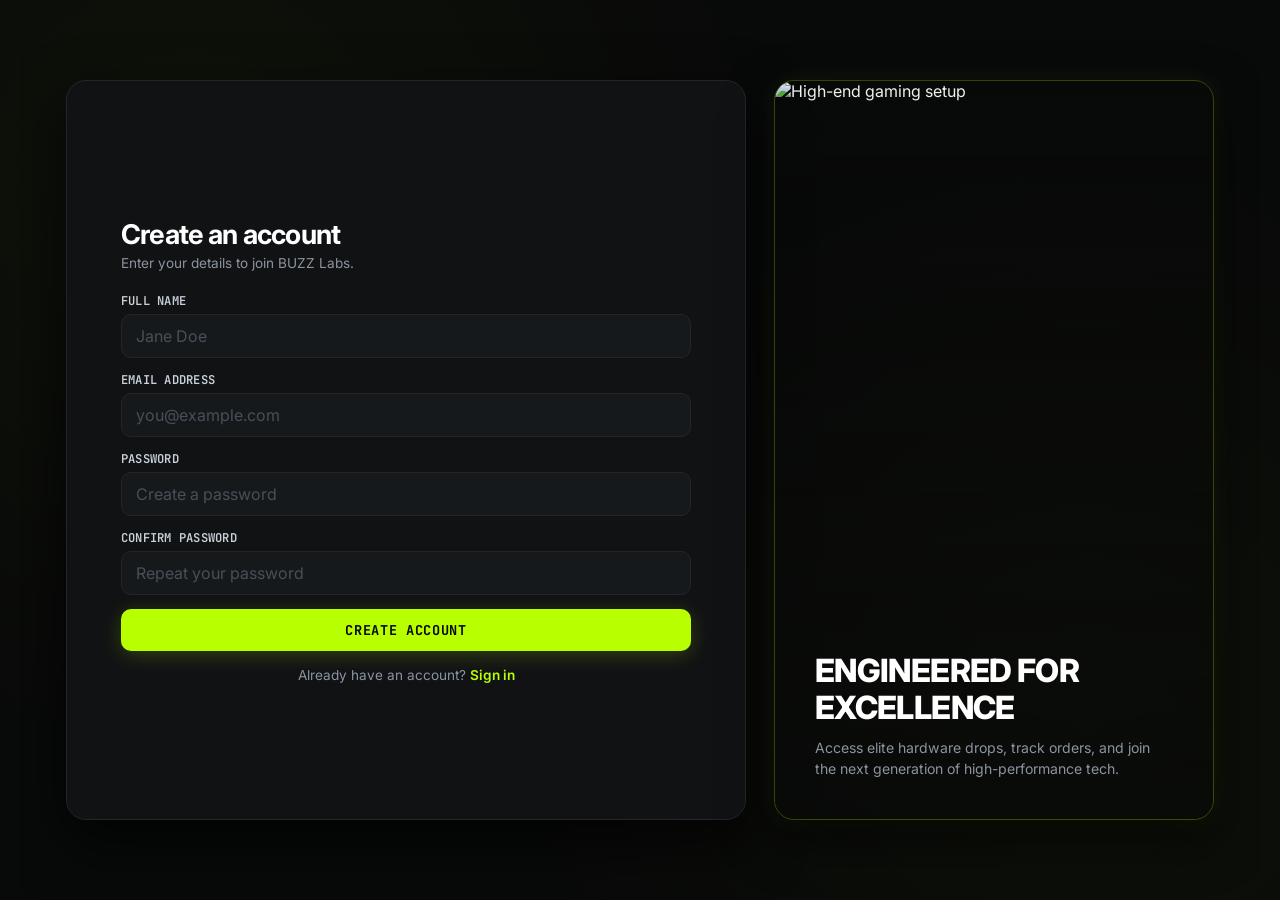
==== Auth/index.html @ 757b2700 "Add initial website structure with animations, styles, and content - Created index.html with header," ====
﻿<!doctype html>
<html lang="en">

<head>
    <meta charset="UTF-8">
    <meta name="viewport" content="width=device-width, initial-scale=1.0">
    <title>Sign Up — BUZZ</title>
    <link rel="stylesheet" href="style.css">
    <link href="https://fonts.googleapis.com/css2?family=JetBrains+Mono:wght@400;700&family=Inter:wght@400;500;600;700&display=swap" rel="stylesheet">
</head>

<body>
    <div class="auth-layout">
        <!-- Left Side: Form Card (Wider) -->
        <main class="auth-card" aria-labelledby="page-title">
            <header class="brand">
                <h1 id="page-title">Create an account</h1>
                <p>Enter your details to join BUZZ Labs.</p>
            </header>

            <form id="signup-form" class="auth-form">
                <div class="form-field">
                    <label for="signup-name">Full name</label>
                    <input id="signup-name" name="name" type="text" placeholder="Jane Doe" autocomplete="name" required>
                </div>
                <div class="form-field">
                    <label for="signup-email">Email address</label>
                    <input id="signup-email" name="email" type="email" placeholder="you@example.com" autocomplete="email"
                        required>
                </div>
                <div class="form-field">
                    <label for="signup-password">Password</label>
                    <input id="signup-password" name="password" type="password" placeholder="Create a password"
                        autocomplete="new-password" required>
                </div>
                <div class="form-field">
                    <label for="signup-confirm-password">Confirm password</label>
                    <input id="signup-confirm-password" name="confirm-password" type="password"
                        placeholder="Repeat your password" autocomplete="new-password" required>
                </div>
                <button id="signup-submit-button" class="submit-button" type="submit">Create account</button>
                <p class="auth-link">Already have an account? <a href="signin.html">Sign in</a></p>
            </form>
        </main>

        <!-- Right Side: Floating Tech Image Card -->
        <div class="auth-image-panel">
            <img src="https://plus.unsplash.com/premium_photo-1682096290173-e75148d2f754?q=80&w=1170&auto=format&fit=crop&ixlib=rb-4.1.0&ixid=M3wxMjA3fDB8MHxwaG90by1wYWdlfHx8fGVufDB8fHx8fA%3D%3D" alt="High-end gaming setup">
            <div class="auth-image-overlay"></div>
            <div class="auth-image-content">
                <h2>ENGINEERED FOR EXCELLENCE</h2>
                <p>Access elite hardware drops, track orders, and join the next generation of high-performance tech.</p>
            </div>
        </div>
    </div>
</body>
<script src="./script.js" defer></script>
</html>
---- Auth/style.css ----
:root {
    --page: #080909;
    --surface: #121416;
    --text: #ffffff;
    --muted: #8b949e;
    --line: #22262a;
    --primary: #b8ff00;
    --dark: #9ce600;
    --soft: rgba(184, 255, 0, 0.08);
    --success: #b8ff00;
    --shadow: 0 24px 60px rgba(0, 0, 0, 0.7);
}

* {
    box-sizing: border-box;
}

html, body {
    height: 100vh;
    width: 100vw;
    margin: 0;
    padding: 0;
    background-color: var(--page);
    background-image: 
        radial-gradient(circle at 15% 20%, rgba(184, 255, 0, 0.04) 0%, transparent 45%),
        radial-gradient(circle at 85% 80%, rgba(184, 255, 0, 0.03) 0%, transparent 45%);
    color: var(--text);
    font-family: 'Inter', ui-sans-serif, system-ui, -apple-system, sans-serif;
    overflow: hidden;
    display: grid;
    place-items: center;
}

/* Floating Card Layout Container */
.auth-layout {
    display: flex;
    align-items: center;
    justify-content: center;
    gap: 28px;
    width: 100%;
    max-width: 1240px;
    padding: 24px;
    height: 100vh;
    overflow: hidden;
}

/* Form Card (Wider Left Card) */
.auth-card {
    flex: 1.35;
    max-width: 680px;
    height: 88vh;
    max-height: 740px;
    padding: 40px 54px;
    border: 1px solid var(--line);
    border-radius: 20px;
    background: rgba(18, 20, 22, 0.95);
    box-shadow: var(--shadow);
    backdrop-filter: blur(20px);
    display: flex;
    flex-direction: column;
    justify-content: center;
    overflow: hidden;
}

/* Floating Image Card (Right Side) */
.auth-image-panel {
    flex: 0.9;
    max-width: 440px;
    height: 88vh;
    max-height: 740px;
    position: relative;
    border-radius: 20px;
    overflow: hidden;
    display: flex;
    align-items: flex-end;
    padding: 40px;
    border: 1px solid rgba(184, 255, 0, 0.25);
    box-shadow: 0 20px 50px rgba(0, 0, 0, 0.6), 0 0 25px rgba(184, 255, 0, 0.08);
}

.auth-image-panel img {
    position: absolute;
    top: 0;
    left: 0;
    width: 100%;
    height: 100%;
    object-fit: cover;
}

.auth-image-overlay {
    position: absolute;
    top: 0;
    left: 0;
    width: 100%;
    height: 100%;
    background: linear-gradient(
        180deg, 
        rgba(8, 9, 9, 0.05) 0%, 
        rgba(8, 9, 9, 0.65) 100%
    );
}

.auth-image-content {
    position: relative;
    z-index: 2;
    max-width: 360px;
}

.auth-image-content .eyebrow {
    margin-bottom: 8px;
    color: var(--primary);
    font-size: 0.72rem;
    font-weight: 700;
    font-family: 'JetBrains Mono', monospace;
    letter-spacing: 0.1em;
    text-transform: uppercase;
}

.auth-image-content h2 {
    font-size: clamp(1.5rem, 2.5vw, 2rem);
    font-weight: 800;
    color: #fff;
    margin-bottom: 10px;
    letter-spacing: -0.02em;
    line-height: 1.15;
}

.auth-image-content p {
    color: var(--muted);
    font-size: 0.88rem;
    line-height: 1.5;
    margin-bottom: 0;
}

/* Brand & Form styling */
.brand {
    margin-bottom: 22px;
    text-align: left;
}

.brand__logo {
    display: grid;
    place-items: center;
    background: var(--primary);
    color: #080909;
    font-weight: 800;
    font-family: 'JetBrains Mono', monospace;
    box-shadow: 0 0 20px rgba(184, 255, 0, 0.25);
    width: 44px;
    height: 44px;
    margin: 0 0 12px 0;
    border-radius: 12px;
    font-size: 18px;
}

h1, h2, h3, p {
    margin-top: 0;
}

h1 {
    margin-bottom: 4px;
    font-size: clamp(1.4rem, 3vw, 1.7rem);
    letter-spacing: -0.03em;
    font-weight: 700;
}

.brand p {
    margin-bottom: 0;
    color: var(--muted);
    font-size: 0.85rem;
}

.auth-form, .form-field {
    display: grid;
}

.auth-form {
    gap: 14px;
}

.form-field {
    gap: 5px;
}

label {
    font-size: 0.76rem;
    font-weight: 600;
    letter-spacing: 0.02em;
    color: #c9d1d9;
    font-family: 'JetBrains Mono', monospace;
    text-transform: uppercase;
}

input {
    width: 100%;
    padding: 11px 14px;
    border: 1px solid var(--line);
    border-radius: 10px;
    outline: none;
    background: #16191c;
    color: var(--text);
    font: inherit;
    transition: all 0.2s ease;
}

input::placeholder {
    color: #484f58;
}

input:hover {
    border-color: #30363d;
}

input:focus {
    border-color: var(--primary);
    background: #1a1e22;
    box-shadow: 0 0 0 3px rgba(184, 255, 0, 0.15);
}

.form-row {
    display: flex;
    align-items: center;
    justify-content: space-between;
    gap: 12px;
    font-size: 0.85rem;
}

.checkbox-label {
    display: flex;
    align-items: center;
    gap: 8px;
    color: var(--muted);
    font-weight: 500;
    cursor: pointer;
}

.checkbox-label input {
    width: 16px;
    height: 16px;
    accent-color: var(--primary);
    cursor: pointer;
}

a {
    color: var(--primary);
    font-weight: 600;
    text-decoration: none;
    transition: opacity 0.2s;
}

a:hover {
    opacity: 0.8;
    text-decoration: underline;
}

.submit-button {
    padding: 12px 18px;
    border: 0;
    border-radius: 10px;
    background: var(--primary);
    color: #080909;
    font-family: 'JetBrains Mono', monospace;
    font-size: 0.85rem;
    font-weight: 700;
    letter-spacing: 0.05em;
    text-transform: uppercase;
    cursor: pointer;
    box-shadow: 0 4px 20px rgba(184, 255, 0, 0.2);
    transition: all 0.2s ease;
}

.submit-button:hover {
    background: var(--dark);
    box-shadow: 0 6px 25px rgba(184, 255, 0, 0.35);
    transform: translateY(-1px);
}

.auth-link {
    margin: 2px 0 0;
    color: var(--muted);
    text-align: center;
    font-size: 0.85rem;
}

.loader {
    width: 15px;
    height: 15px;
    display: inline-block;
    margin-right: 8px;
    border: 2px solid rgba(8, 9, 9, 0.2);
    border-top-color: #080909;
    border-radius: 50%;
    animation: spin 0.8s linear infinite;
    vertical-align: -2px;
}

@keyframes spin {
    to { transform: rotate(360deg); }
}

body {
    animation: fadeIn 0.4s ease-in;
}

@keyframes fadeIn {
    from { opacity: 0; }
    to { opacity: 1; }
}

body.page-exit {
    animation: fadeOut 0.4s ease-out forwards;
}

@keyframes fadeOut {
    to { opacity: 0; }
}

/* Responsive breakpoint for mobile screens */
@media(max-width: 900px) {
    html, body {
        overflow: auto;
        height: auto;
    }
    .auth-layout {
        flex-direction: column;
        height: auto;
        overflow: auto;
        padding: 16px;
    }
    .auth-image-panel {
        display: none;
    }
    .auth-card {
        max-width: 100%;
        height: auto;
        padding: 36px 24px;
    }
}
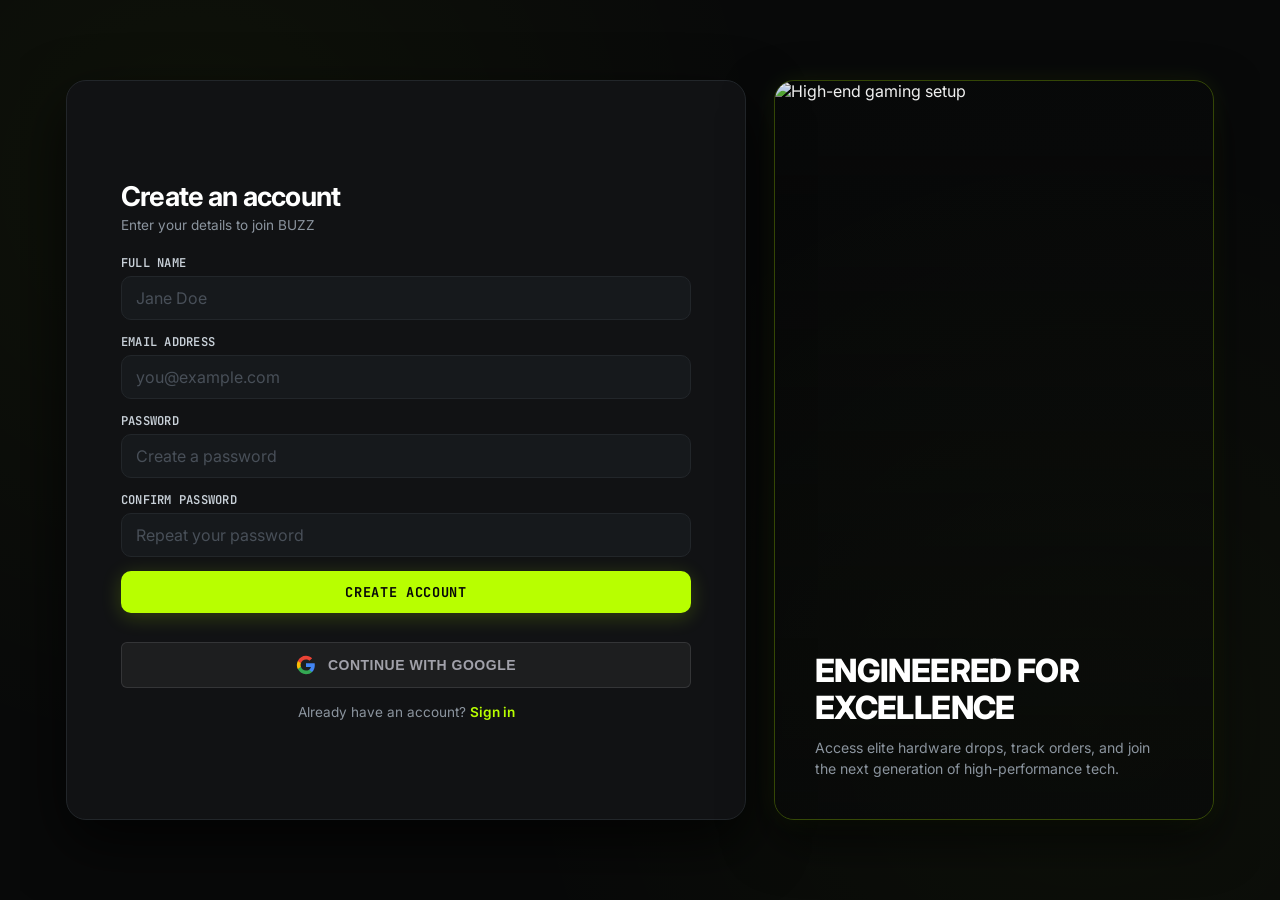
==== commit 04705dba: "feat: Add shopping cart functionality with Firebase integration - Implemented global cart badge upda" ====
--- a/Auth/index.html
+++ b/Auth/index.html
@@ -15,7 +15,7 @@
         <main class="auth-card" aria-labelledby="page-title">
             <header class="brand">
                 <h1 id="page-title">Create an account</h1>
-                <p>Enter your details to join BUZZ Labs.</p>
+                <p>Enter your details to join BUZZ</p>
             </header>
 
             <form id="signup-form" class="auth-form">
@@ -39,6 +39,16 @@
                         placeholder="Repeat your password" autocomplete="new-password" required>
                 </div>
                 <button id="signup-submit-button" class="submit-button" type="submit">Create account</button>
+                <button type="button" id="google-signin-button" class="google-btn">
+  <!-- Hardcoding width and height here stops it from expanding -->
+  <svg width="20" height="20" viewBox="0 0 24 24" style="flex-shrink: 0;">
+    <path fill="#4285F4" d="M22.56 12.25c0-.78-.07-1.53-.2-2.25H12v4.26h5.92c-.26 1.37-1.04 2.53-2.21 3.31v2.77h3.57c2.08-1.92 3.28-4.74 3.28-8.09z"/>
+    <path fill="#34A853" d="M12 23c2.97 0 5.46-.98 7.28-2.66l-3.57-2.77c-.98.66-2.23 1.06-3.71 1.06-2.86 0-5.29-1.93-6.16-4.53H2.18v2.84C3.99 20.53 7.7 23 12 23z"/>
+    <path fill="#FBBC05" d="M5.84 14.09c-.22-.66-.35-1.36-.35-2.09s.13-1.43.35-2.09V7.06H2.18C1.43 8.55 1 10.22 1 12s.43 3.45 1.18 4.94l2.85-2.22.81-.63z"/>
+    <path fill="#EA4335" d="M12 5.38c1.62 0 3.06.56 4.21 1.64l3.15-3.15C17.45 2.09 14.97 1 12 1 7.7 1 3.99 3.47 2.18 7.06l3.66 2.84c.87-2.6 3.3-4.52 6.16-4.52z"/>
+  </svg>
+  <span>Continue with Google</span>
+</button>
                 <p class="auth-link">Already have an account? <a href="signin.html">Sign in</a></p>
             </form>
         </main>
@@ -54,5 +64,6 @@
         </div>
     </div>
 </body>
-<script src="./script.js" defer></script>
+<script type="module" src="../firebase-config.js"></script>
+<script  type="module" src="./script.js" defer></script>
 </html>
--- a/Auth/style.css
+++ b/Auth/style.css
@@ -335,4 +335,28 @@
         height: auto;
         padding: 36px 24px;
     }
+}
+.google-btn {
+  width: 100%; /* Matches the width of your Create Account button */
+  display: flex;
+  align-items: center;
+  justify-content: center;
+  gap: 12px;
+  background: rgba(255, 255, 255, 0.05); /* Subtle glassmorphism */
+  color: #a1a1aa; /* Muted text so it doesn't clash with your neon button */
+  border: 1px solid rgba(255, 255, 255, 0.1);
+  border-radius: 6px;
+  padding: 12px;
+  font-size: 14px;
+  font-weight: 600;
+  text-transform: uppercase;
+  letter-spacing: 0.5px;
+  cursor: pointer;
+  transition: background 0.2s ease, color 0.2s ease;
+  margin-top: 15px; /* Spacing from the button above */
+}
+
+.google-btn:hover {
+  background: rgba(255, 255, 255, 0.1);
+  color: #ffffff;
 }
